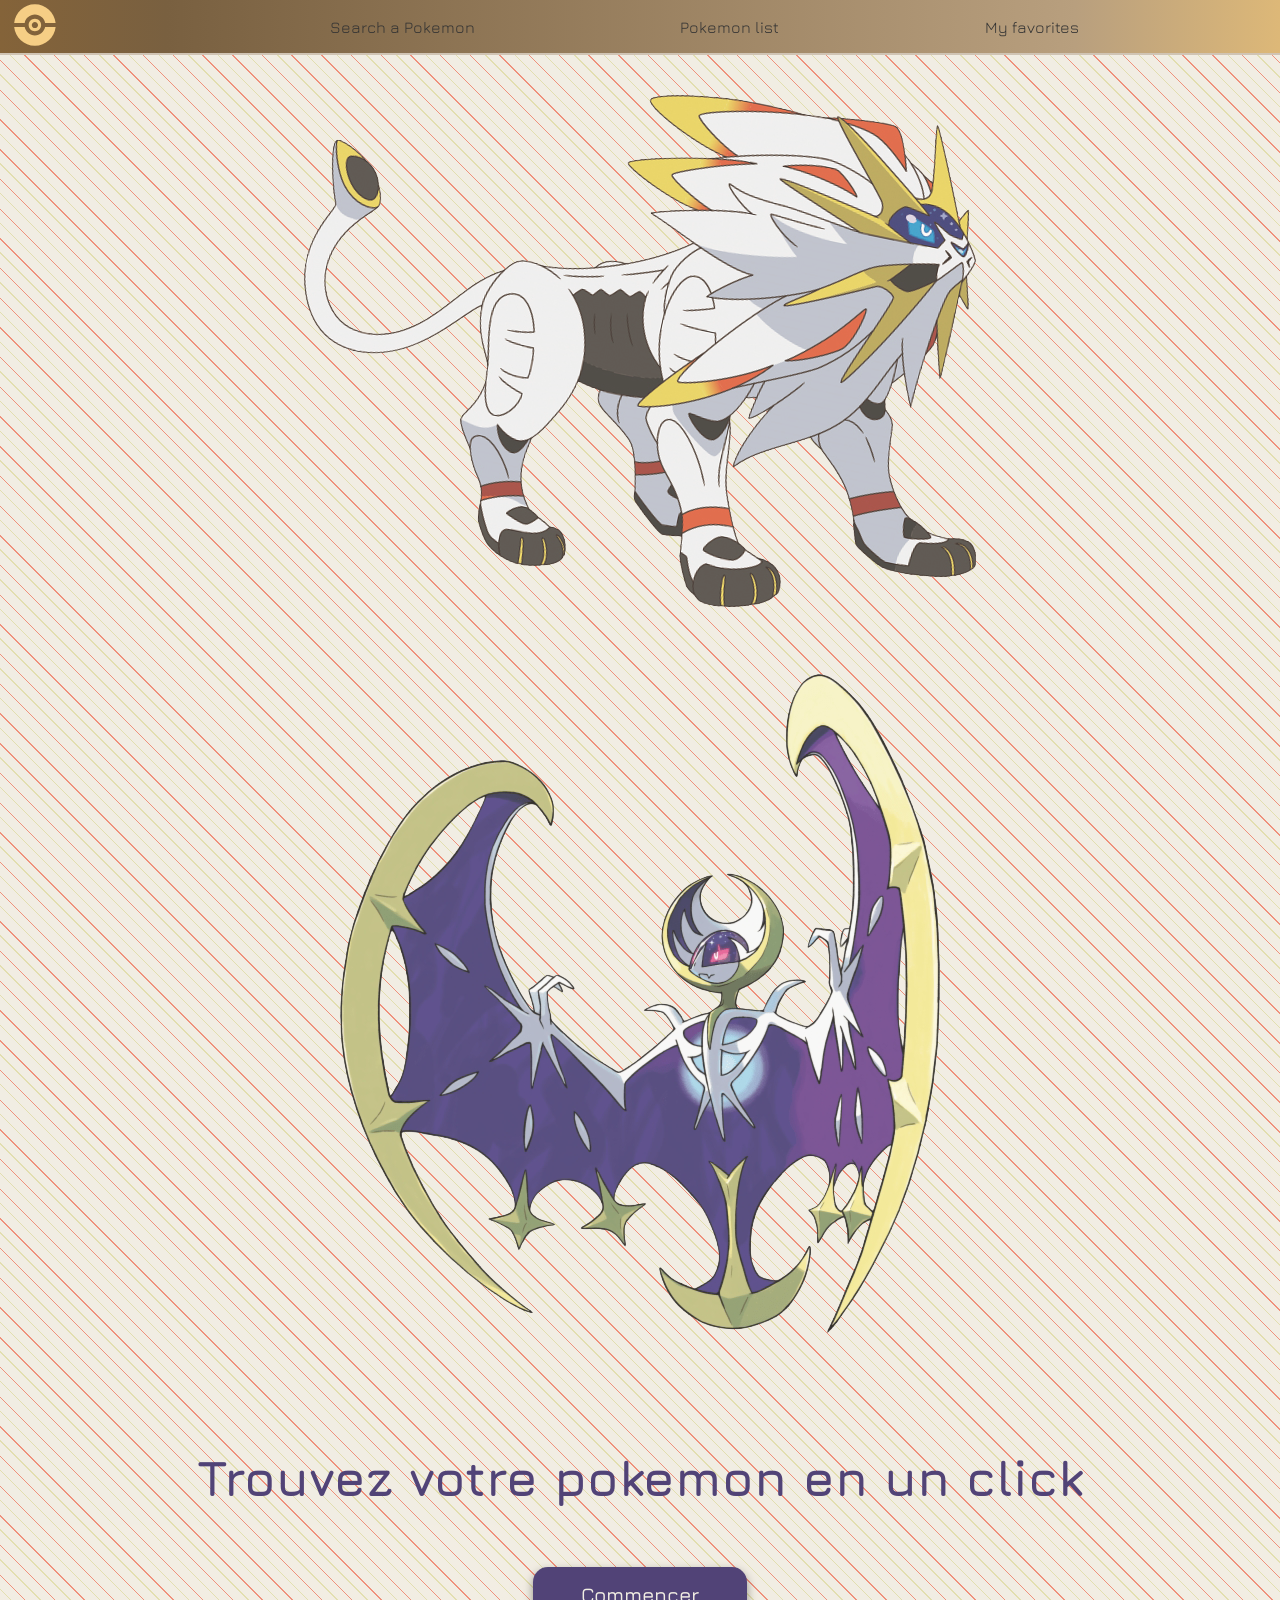
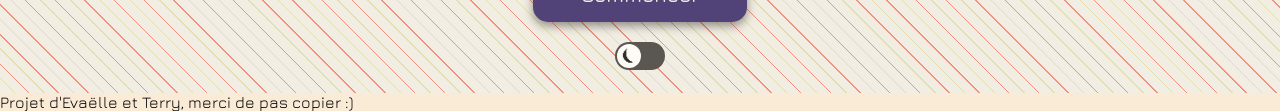
==== index.html @ 72532da3 "pardon je voulais dire appel js" ====
<!DOCTYPE html>
<html lang="en">
<head>
    <meta charset="UTF-8">
    <meta name="viewport" content="width=device-width, initial-scale=1.0">
    <title>let's start!</title>
    <script src="selection.js" defer></script>
    <script src="darkmode.js" defer></script>
    <link href="style.css" rel="stylesheet">
</head>
<body>
    <header>
        <a href=".">
            <svg id="pokedexIcon" viewBox="0 0 24 24" xmlns="http://www.w3.org/2000/svg">
                <g stroke-width="0"></g>
                <g stroke-linecap="round" stroke-linejoin="round"></g>
                <g>
                    <path d="M21.9012 13H16.8506C16.3873 15.2822 14.3696 17 11.9506 17C9.53167 17 7.51391 15.2822 7.05064 13H2C2.50172 18.0533 6.76528 22 11.9506 22C17.136 22 21.3995 18.0533 21.9012 13Z"></path>
                    <path d="M21.9012 11C21.3995 5.94668 17.136 2 11.9506 2C6.76528 2 2.50172 5.94668 2 11H7.05064C7.51391 8.71776 9.53167 7 11.9506 7C14.3696 7 16.3873 8.71776 16.8506 11H21.9012Z"></path>
                    <path clip-rule="evenodd" d="M11.9506 15C13.6075 15 14.9506 13.6569 14.9506 12C14.9506 10.3431 13.6075 9 11.9506 9C10.2938 9 8.95062 10.3431 8.95062 12C8.95062 13.6569 10.2938 15 11.9506 15ZM13.4506 12C13.4506 12.8284 12.7791 13.5 11.9506 13.5C11.1222 13.5 10.4506 12.8284 10.4506 12C10.4506 11.1716 11.1222 10.5 11.9506 10.5C12.7791 10.5 13.4506 11.1716 13.4506 12Z"></path>
                </g>
            </svg>
        </a>
        <nav class="bandeau">
            <a href="pokedex/" > Search a Pokemon </a>
            <a href=""> Pokemon list </a>
            <a href=""> My favorites </a>
        </nav>
    </header>
    <main id="indexMain">
        <div class="pokemons">
                <img class="solgaleo" src="soucres/solgaleo.png">
                <img class="lunala" src="soucres/lunala.png">
        </div>
        <div class="title">
            <h1><b>Trouvez votre pokemon en un click</b></h1>
        </div>
        <a role="button" id="startingButton" href="pokedex/">
            Commencer
        </a>
        <!-- Bouton toggle -->
        <div class="toggle_button">
            <button id="theme-toggle" class="theme-toggle" aria-label="Basculer mode jour/nuit">
                <span class="icon">⏾</span>
            </button>
        </div>
        <div id="sectionPokemons">
        </div>
    </main>
    <footer>
        <a>Projet d'Evaëlle et Terry, merci de pas copier :)</a>
    </footer>
</body>
</html>
---- style.css ----
@import url('https://fonts.googleapis.com/css2?family=Jura:wght@300..700&family=M+PLUS+Code+Latin:wght@100..700&display=swap');

*{
    font-family:'Jura';
}

:root {
    --body-bg: antiquewhite;
    --header-bg: #f3dec3;
    --header-border: #d0c4b4;
    --link-color: #333;
    --main-bg: #f0eee6;
    --main-pattern-1: #f0eee6;
    --main-pattern-2: #dddca6;
    --main-pattern-3: #ed7b66;
    --title-color: #281a60;
    --button-bg: #281a60;
    --button-text: #f0eee6;
}

[data-theme="dark"] {
    --body-bg: #1b1332;
    --header-bg: #2a1f4d;
    --header-border: #4a3a70;
    --link-color: #e8e0f5;
    --main-bg: #1b1332;
    --main-pattern-1: #1b1332;
    --main-pattern-2: #5a4587;
    --main-pattern-3: #a086c4;
    --title-color: #e8e0f5;
    --button-bg: #a086c4;
    --button-text: #1b1332;
}

body {
    margin: 0;
    background-color: var(--body-bg);
    transition: background-color 0.3s ease;
}

.hidden {
    display: none !important;
}

/*page d'acceuil*/
#indexMain {
    display: flex;
    flex-direction: column;
    align-items: center;
    justify-content: center;
    text-align: center;
    min-height: calc(100vh - 70px);
    background-color: var(--main-bg);
    opacity: 0.8;
    background: repeating-linear-gradient(45deg, var(--main-pattern-1) 0px, var(--main-pattern-1) 10px, var(--main-pattern-2) 10px, var(--main-pattern-2) 11px, var(--main-pattern-1) 11px, var(--main-pattern-1) 20px, var(--main-pattern-3) 20px, var(--main-pattern-3) 21px);
}

.title h1 {
    font-size: 50px;
    color: var(--title-color);
    padding: 20px 40px;
    border-radius: 15px;
    box-shadow: 0 4px 10px color #281a60;
    margin-bottom: 40px;
    
}

#startingButton {
    text-decoration: none;
    padding: 16px 48px;
    font-size: 20px;
    font-weight: 600;
    color: var(--button-text);
    background-color: var(--button-bg);
    border: none;
    border-radius: 15px;
    cursor: pointer;
    box-shadow: 0 4px 10px rgba(0, 0, 0, 0.5);
    transition: background-color 0.2s ease, transform 0.15s ease;
}

#startingButton:hover {
    background-color: var(--button-bg);
    transform: translateY(-5px);
}

#startingButton:active {
    transform: translateY(0);
}


/*page pokedex*/
#pokedexMain {
    display: flex;
    flex-direction: column;
    align-items: center;

    min-height: 100vh;

    background-color: #181235;
    background-image: radial-gradient(circle, #564b6a .5px, transparent .5px);
    background-size: 15px 15px;

}

#sectionPokemons {
    display: flex;
    justify-content: center;
    align-items: center;
    flex-wrap: wrap;

    gap: 5px;
}

#sectionStartMessage { /* Message affiché avant la rechercher */
    width: 200px;

    text-align: center;
    padding: 0 20px;
    background: radial-gradient(#4E3D81, #372861);
    color: #fff;
    border: 1px #61517f solid;
    border-radius: 20px;
}

#searchErrorMessage {
    display: flex;
    flex-direction: column;
    justify-content: center;
    align-items: center;

    margin-top: 20px;

    h2 {
        color: #fff;
        font-size: 20px;
        font-weight: 100;
    }

    img {
        height: 150px;
    }
}

.pokemon-card { /* Les carrés dans lesquels sont affichés les pokemons */
    display: flex;
    align-items: center;
    justify-content: center;
    flex-direction: column;

    height: 150px;
    width: 130px;
    margin: 10px;
    padding: 10px;
    border: 1px #fff solid;
    border-radius: 20px;
    background-color: #a17eb840;

    h1 {
        color: #fff;
        font-size: 20px;
        font-weight: 100;
    }
}

/*search bar*/
#barreDeRecherche {
    display: flex;
    justify-content: center;
    align-items: center;

    position: sticky;
    top: 30px;

    gap: 10px;
    margin: 20px;
    width: fit-content;

    background-color: #FFFFFF50;
    backdrop-filter: blur(1px);
    border: 1px #ffffff80 solid;
    border-radius: 100vh;
}

#searchIcon {
    height: 20px;
    margin: 10px;
    fill: #FFFFFF80;
}

#site-search {
    min-width: 200px;
    margin: 5px;

    font-family: "M Plus Code Latin";
    font-size: 15px;
    border: 0;
    color: #fff;
    background-color: transparent;
}

#site-search:focus {
	outline: none;
}

#site-search::placeholder {
    color: #FFFFFF90;
}

/*bandeau*/
header {
    display: flex;
    align-items: center;
    justify-content: space-between;

    position: sticky;

    top: 0;
    z-index: 100;
    background: linear-gradient(0.25turn, #846339 0%, #796040 13%, #B89F7E 84%, #DDB878 100%);
    border-bottom: 2px solid var(--header-border);
    height: auto;
}

#pokedexIcon {
    height: 50px;
    fill: #F6CE85;
    margin-left: 10px;
}

.bandeau {
    display: flex;

    min-width: 90%;
    align-items: center;
    justify-content: space-evenly;
}


.bandeau a {
    text-decoration: none;
    color: var(--link-color);
    font-weight: 400;
    font-size: 16px;
    padding:8px 4px;
}

.nav-title {
    font-family: "Jura";
    font-size: 20px;
    font-weight: 100;
    color: #fff;
}

/*Test variable*/

.toggle_button{
    margin: 20px;
}


.theme-toggle {
    width: 50px;
    height: 28px;
    border-radius: 1000px;
    border: none;
    background: #333;
    cursor: pointer;
    position: relative;
    padding: 0;
    transition: background 0.3s ease;
}

[data-theme="dark"] .theme-toggle {
    background:#d7d2ca;
}

.theme-toggle .icon {
    position: absolute;
    top: 2px;
    left: 2px;
    width: 24px;
    height: 24px;
    border-radius: 50%;
    background: #fff;
    display: flex;
    align-items: center;
    justify-content: center;
    font-size: 14px;
    transition: transform 0.3s ease;
}

[data-theme="dark"] .theme-toggle .icon {
    transform: translateX(22px);
}
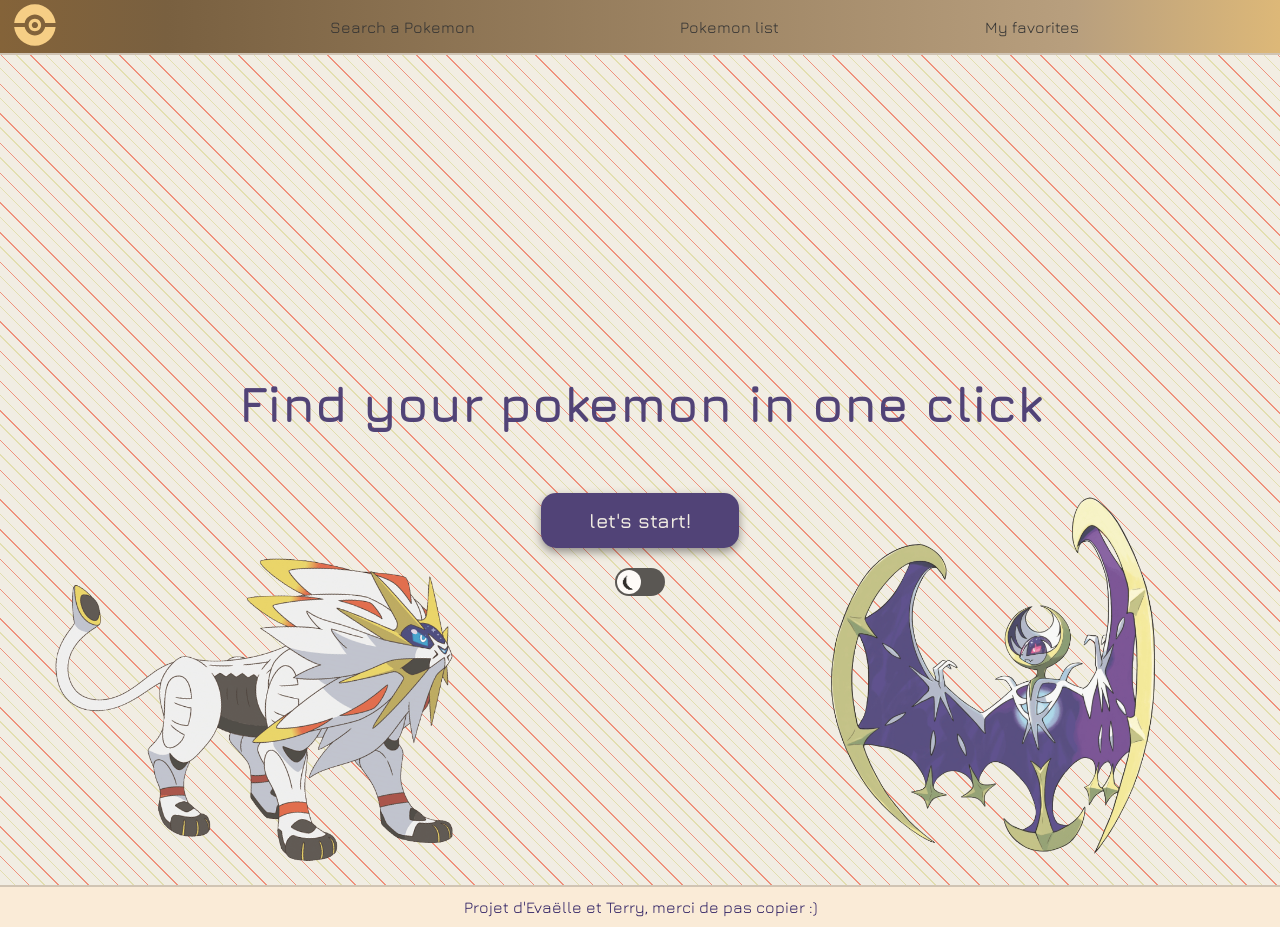
==== commit 7c610811: "modal beta" ====
--- a/index.html
+++ b/index.html
@@ -33,10 +33,10 @@
                 <img class="lunala" src="soucres/lunala.png">
         </div>
         <div class="title">
-            <h1><b>Trouvez votre pokemon en un click</b></h1>
+            <h1><b>Find your pokemon in one click</b></h1>
         </div>
         <a role="button" id="startingButton" href="pokedex/">
-            Commencer
+            let's start!
         </a>
         <!-- Bouton toggle -->
         <div class="toggle_button">
--- a/style.css
+++ b/style.css
@@ -38,11 +38,65 @@
     transition: background-color 0.3s ease;
 }
 
-.hidden {
-    display: none !important;
-}
+/*animations pokemons home page*/
+
+@keyframes entreesolgaleo {
+    from {
+        transform: translateX(-100%);
+        opacity: 0;
+    }
+    to {
+        transform: translateX(0);
+        opacity: 1;
+    }
+}
+
+@keyframes entreelunala {
+    from {
+        transform: translateX(100%);
+        opacity: 0;
+    }
+    to {
+        transform: translateX(0);
+        opacity: 1;
+    }
+}
+
+.pokemons{
+    display: flex;
+    flex-direction: column;
+    overflow: hidden;
+    width: 100%;
+}
+
+.solgaleo{
+    position: absolute;
+    left: 0;
+    bottom: 0;
+    width: auto;
+    height: 350Px;
+    animation: entreesolgaleo 2s ease-in-out forwards;
+    user-select: none;
+}
+
+.lunala{
+    position: absolute;
+    right: 60px;
+    bottom: 0;
+    width: auto;
+    height: 400px;
+    animation: entreelunala 2s ease-in-out forwards;
+    user-select: none;
+}
+
+.solgaleo img,
+.lunala img{
+    height: auto;
+}
+
 
 /*page d'acceuil*/
+
 #indexMain {
     display: flex;
     flex-direction: column;
@@ -53,6 +107,8 @@
     background-color: var(--main-bg);
     opacity: 0.8;
     background: repeating-linear-gradient(45deg, var(--main-pattern-1) 0px, var(--main-pattern-1) 10px, var(--main-pattern-2) 10px, var(--main-pattern-2) 11px, var(--main-pattern-1) 11px, var(--main-pattern-1) 20px, var(--main-pattern-3) 20px, var(--main-pattern-3) 21px);
+    position: relative;
+    overflow: hidden;
 }
 
 .title h1 {
@@ -89,6 +145,7 @@
 }
 
 
+
 /*page pokedex*/
 #pokedexMain {
     display: flex;
@@ -110,36 +167,6 @@
     flex-wrap: wrap;
 
     gap: 5px;
-}
-
-#sectionStartMessage { /* Message affiché avant la rechercher */
-    width: 200px;
-
-    text-align: center;
-    padding: 0 20px;
-    background: radial-gradient(#4E3D81, #372861);
-    color: #fff;
-    border: 1px #61517f solid;
-    border-radius: 20px;
-}
-
-#searchErrorMessage {
-    display: flex;
-    flex-direction: column;
-    justify-content: center;
-    align-items: center;
-
-    margin-top: 20px;
-
-    h2 {
-        color: #fff;
-        font-size: 20px;
-        font-weight: 100;
-    }
-
-    img {
-        height: 150px;
-    }
 }
 
 .pokemon-card { /* Les carrés dans lesquels sont affichés les pokemons */
@@ -163,6 +190,14 @@
     }
 }
 
+.pokemon-card :hover{
+    cursor: pointer;
+}
+
+.dialogue{
+    cursor: pointer;
+}
+
 /*search bar*/
 #barreDeRecherche {
     display: flex;
@@ -197,10 +232,6 @@
     border: 0;
     color: #fff;
     background-color: transparent;
-}
-
-#site-search:focus {
-	outline: none;
 }
 
 #site-search::placeholder {
@@ -292,4 +323,15 @@
 
 [data-theme="dark"] .theme-toggle .icon {
     transform: translateX(22px);
+}
+
+/*footer*/
+
+footer {
+    height: 40px;
+    color: var(--title-color);
+    display: flex;
+    align-items: center;
+    justify-content: center;
+    border-top: 2px solid var(--header-border);
 }
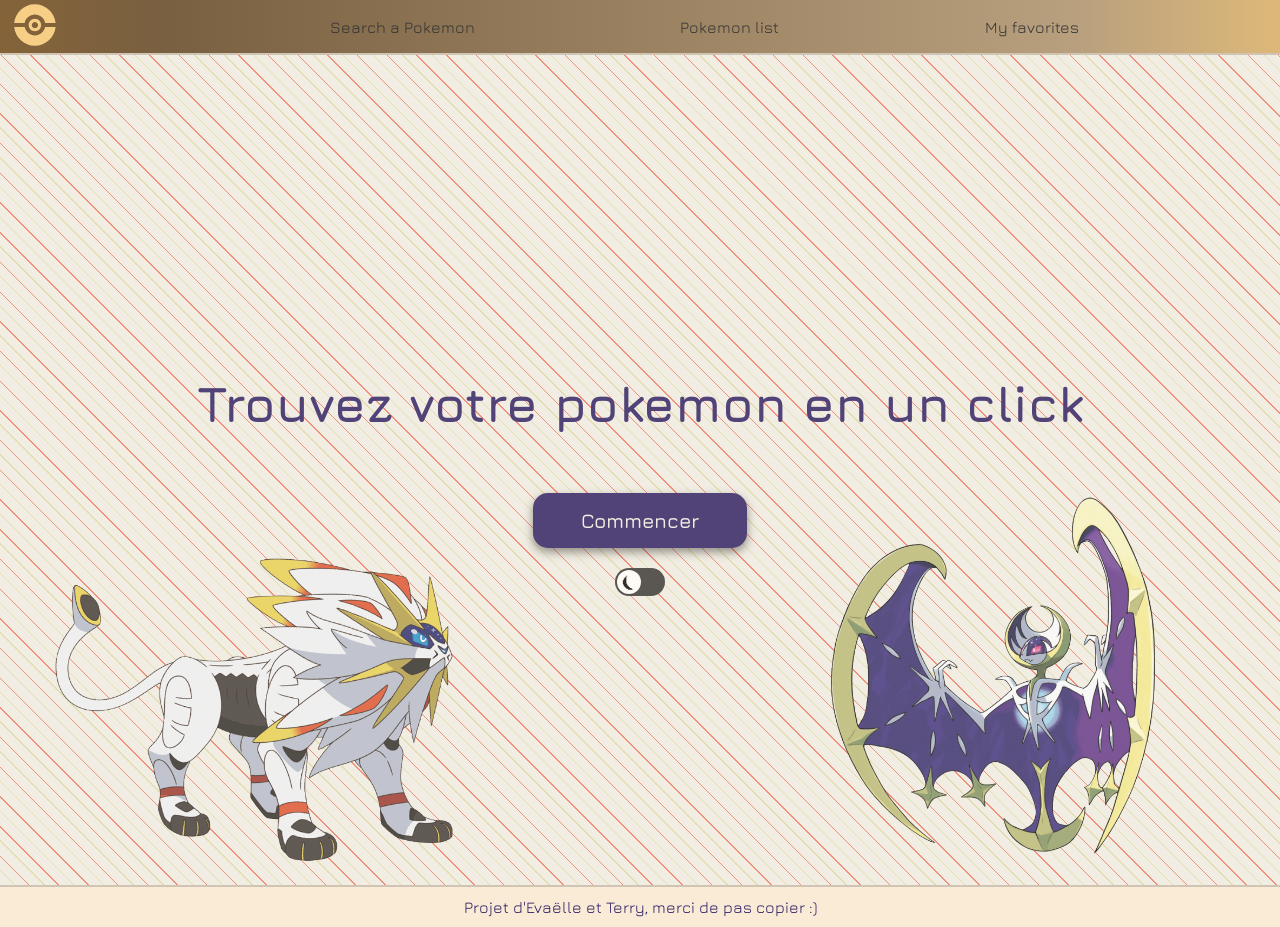
==== commit be722900: "fix: conflict" ====
--- a/index.html
+++ b/index.html
@@ -33,10 +33,10 @@
                 <img class="lunala" src="soucres/lunala.png">
         </div>
         <div class="title">
-            <h1><b>Find your pokemon in one click</b></h1>
+            <h1><b>Trouvez votre pokemon en un click</b></h1>
         </div>
         <a role="button" id="startingButton" href="pokedex/">
-            let's start!
+            Commencer
         </a>
         <!-- Bouton toggle -->
         <div class="toggle_button">
@@ -45,7 +45,6 @@
             </button>
         </div>
         <div id="sectionPokemons">
-        </div>
     </main>
     <footer>
         <a>Projet d'Evaëlle et Terry, merci de pas copier :)</a>
--- a/style.css
+++ b/style.css
@@ -38,6 +38,15 @@
     transition: background-color 0.3s ease;
 }
 
+.hidden {
+    display: none !important;
+}
+
+.closed {
+    opacity: 0%;
+    pointer-events: none;
+}
+
 /*animations pokemons home page*/
 
 @keyframes entreesolgaleo {
@@ -93,7 +102,6 @@
 .lunala img{
     height: auto;
 }
-
 
 /*page d'acceuil*/
 
@@ -169,6 +177,36 @@
     gap: 5px;
 }
 
+#sectionStartMessage { /* Message affiché avant la rechercher */
+    width: 200px;
+
+    text-align: center;
+    padding: 0 20px;
+    background: radial-gradient(#4E3D81, #372861);
+    color: #fff;
+    border: 1px #61517f solid;
+    border-radius: 20px;
+}
+
+#searchErrorMessage {
+    display: flex;
+    flex-direction: column;
+    justify-content: center;
+    align-items: center;
+
+    margin-top: 20px;
+
+    h2 {
+        color: #fff;
+        font-size: 20px;
+        font-weight: 100;
+    }
+
+    img {
+        height: 150px;
+    }
+}
+
 .pokemon-card { /* Les carrés dans lesquels sont affichés les pokemons */
     display: flex;
     align-items: center;
@@ -190,14 +228,6 @@
     }
 }
 
-.pokemon-card :hover{
-    cursor: pointer;
-}
-
-.dialogue{
-    cursor: pointer;
-}
-
 /*search bar*/
 #barreDeRecherche {
     display: flex;
@@ -208,7 +238,7 @@
     top: 30px;
 
     gap: 10px;
-    margin: 20px;
+    margin-top: 20px;
     width: fit-content;
 
     background-color: #FFFFFF50;
@@ -225,7 +255,6 @@
 
 #site-search {
     min-width: 200px;
-    margin: 5px;
 
     font-family: "M Plus Code Latin";
     font-size: 15px;
@@ -234,8 +263,60 @@
     background-color: transparent;
 }
 
+#site-search:focus {
+	outline: none;
+}
+
 #site-search::placeholder {
     color: #FFFFFF90;
+}
+
+#dropDownFilter {
+    margin-top: 8px;
+    margin-bottom: 20px;
+    filter: drop-shadow(2px 2px 4px #00000080);
+
+    transition: transform .1s ease-out, filter .1s ease-out;
+
+    img {
+        height: 20px;
+    }
+
+    &:hover {
+        cursor: pointer;
+        transform: translateY(-3px);
+        filter: drop-shadow(4px 4px 8px #00000030);
+    }
+}
+
+#filterModal {
+    position: absolute;
+    top: 145px;
+
+    display: flex;
+    flex-wrap: wrap;
+    justify-content: center;
+
+    padding: 10px 0;
+    width: 400px;
+    gap: 5px;
+
+    background-color: #b08ce250;
+    backdrop-filter: blur(3px);
+    border: 1px #b798d5 solid;
+    border-radius: 10px;
+
+    transition: opacity .3s ease-out;
+}
+
+.filterSelection {
+    height: 20px;
+    transition: transform .1s;
+    
+    &:hover {
+        cursor: pointer;
+        transform: translateY(-3px) rotate(5deg);
+    }
 }
 
 /*bandeau*/
@@ -288,7 +369,6 @@
 .toggle_button{
     margin: 20px;
 }
-
 
 .theme-toggle {
     width: 50px;
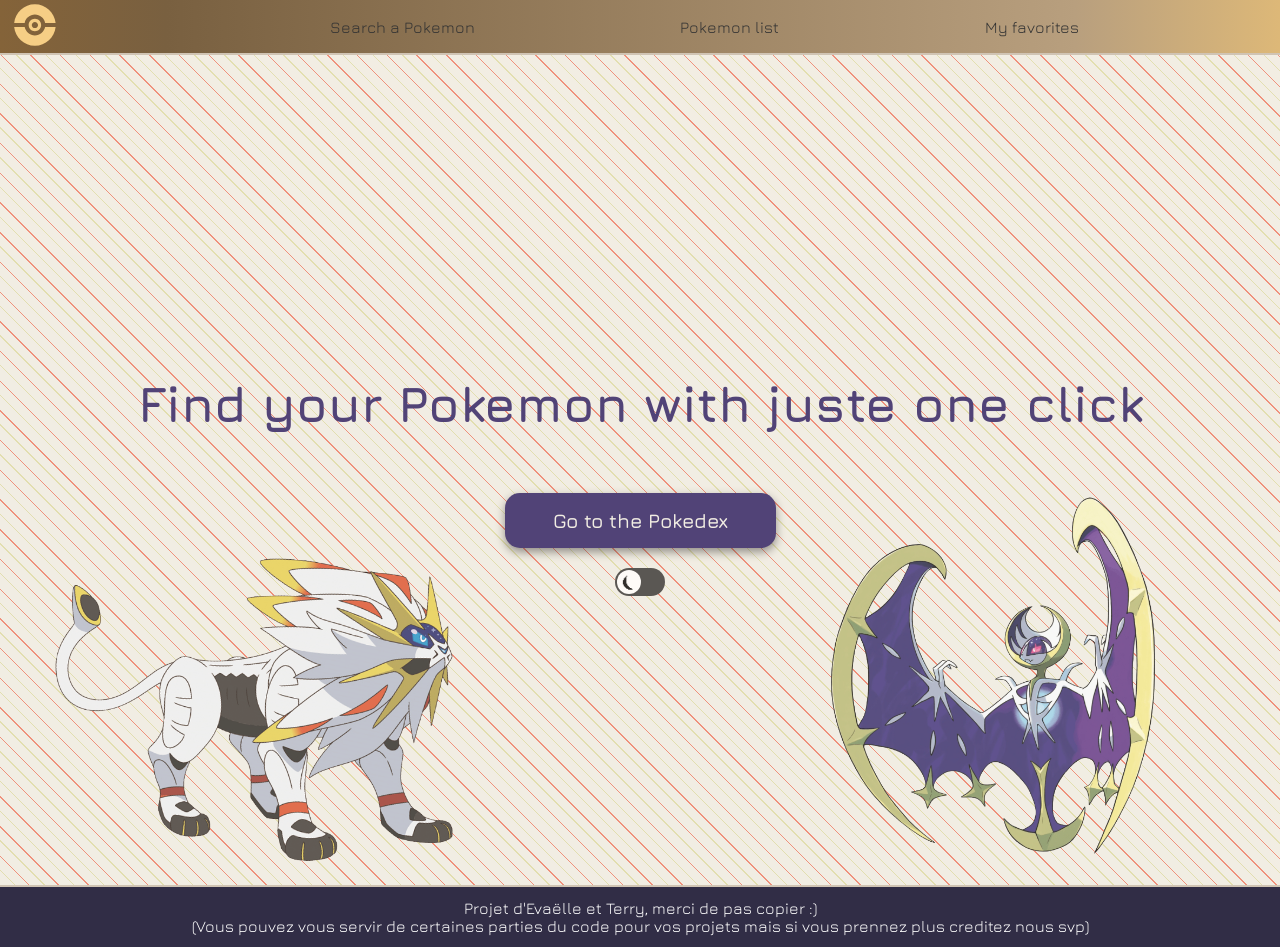
==== commit c45e721f: "détails" ====
--- a/index.html
+++ b/index.html
@@ -3,7 +3,8 @@
 <head>
     <meta charset="UTF-8">
     <meta name="viewport" content="width=device-width, initial-scale=1.0">
-    <title>let's start!</title>
+    <link rel="icon" type="image/x-icon" href="soucres/favicon.svg">
+    <title>Acceuil</title>
     <script src="selection.js" defer></script>
     <script src="darkmode.js" defer></script>
     <link href="style.css" rel="stylesheet">
@@ -33,10 +34,10 @@
                 <img class="lunala" src="soucres/lunala.png">
         </div>
         <div class="title">
-            <h1><b>Trouvez votre pokemon en un click</b></h1>
+            <h1><b>Find your Pokemon with juste one click</b></h1>
         </div>
         <a role="button" id="startingButton" href="pokedex/">
-            Commencer
+            Go to the Pokedex
         </a>
         <!-- Bouton toggle -->
         <div class="toggle_button">
@@ -47,7 +48,8 @@
         <div id="sectionPokemons">
     </main>
     <footer>
-        <a>Projet d'Evaëlle et Terry, merci de pas copier :)</a>
+        <p>Projet d'Evaëlle et Terry, merci de pas copier :)
+        <br>(Vous pouvez vous servir de certaines parties du code pour vos projets mais si vous prennez plus creditez nous svp)</p>
     </footer>
 </body>
 </html>
--- a/style.css
+++ b/style.css
@@ -408,10 +408,15 @@
 /*footer*/
 
 footer {
-    height: 40px;
-    color: var(--title-color);
-    display: flex;
-    align-items: center;
-    justify-content: center;
+    display: flex;
+    flex-direction: column;
+    align-items: center;
+    justify-content: center;
+    height: 60px;
+
+    text-align: center;
+
+    background-color: #312d46;
+    color: #fff;
     border-top: 2px solid var(--header-border);
 }
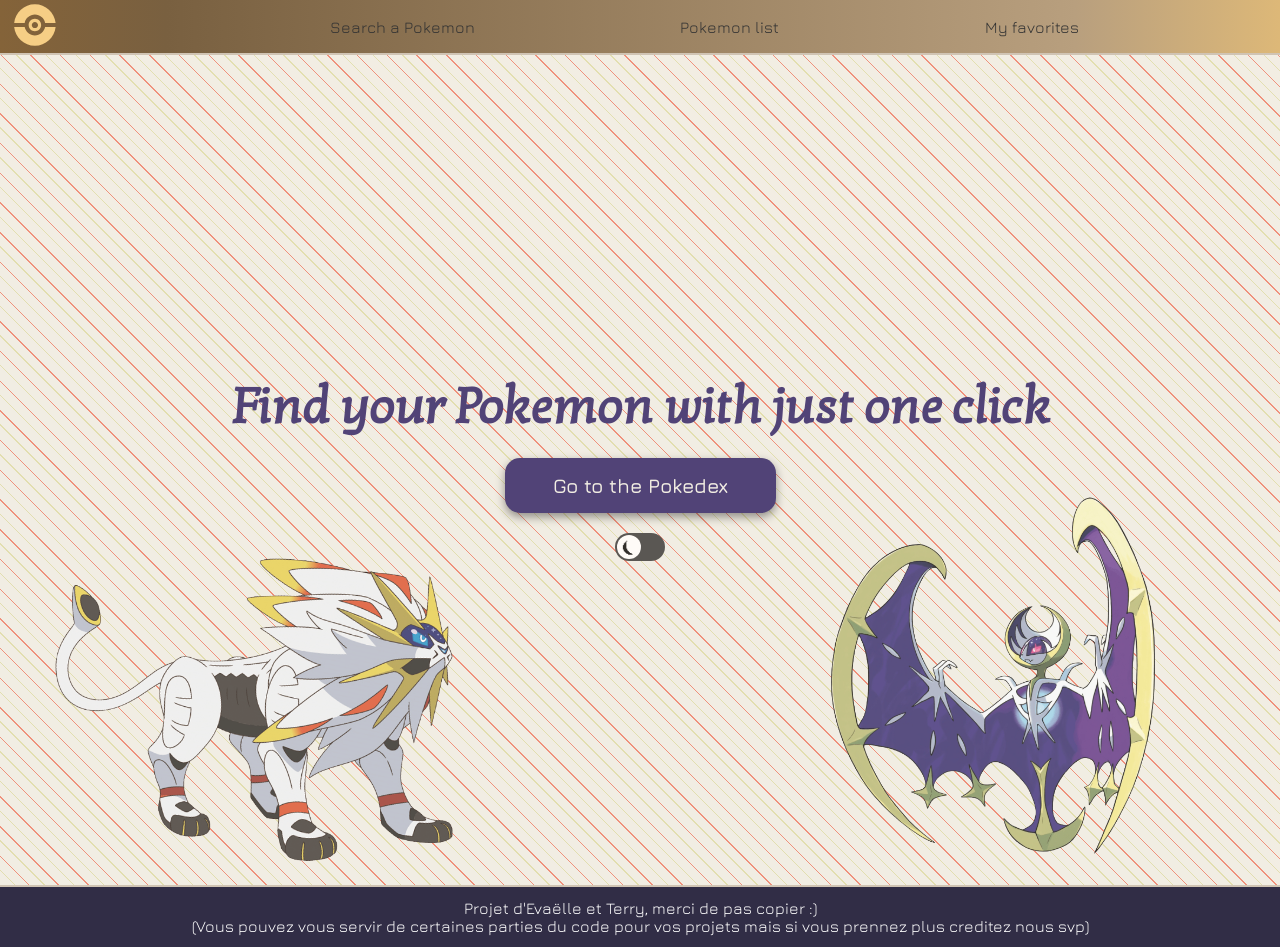
==== commit a229430c: "change title font" ====
--- a/index.html
+++ b/index.html
@@ -34,7 +34,7 @@
                 <img class="lunala" src="soucres/lunala.png">
         </div>
         <div class="title">
-            <h1><b>Find your Pokemon with juste one click</b></h1>
+            <h1><b>Find your Pokemon with just one click</b></h1>
         </div>
         <a role="button" id="startingButton" href="pokedex/">
             Go to the Pokedex
--- a/style.css
+++ b/style.css
@@ -1,4 +1,4 @@
-@import url('https://fonts.googleapis.com/css2?family=Jura:wght@300..700&family=M+PLUS+Code+Latin:wght@100..700&display=swap');
+@import url('https://fonts.googleapis.com/css2?family=Jura:wght@300..700&family=Kotta+One&family=M+PLUS+Code+Latin:wght@100..700&display=swap');
 
 *{
     font-family:'Jura';
@@ -119,7 +119,8 @@
     overflow: hidden;
 }
 
-.title h1 {
+.title h1 b{
+    font-family: "Kotta One";
     font-size: 50px;
     color: var(--title-color);
     padding: 20px 40px;
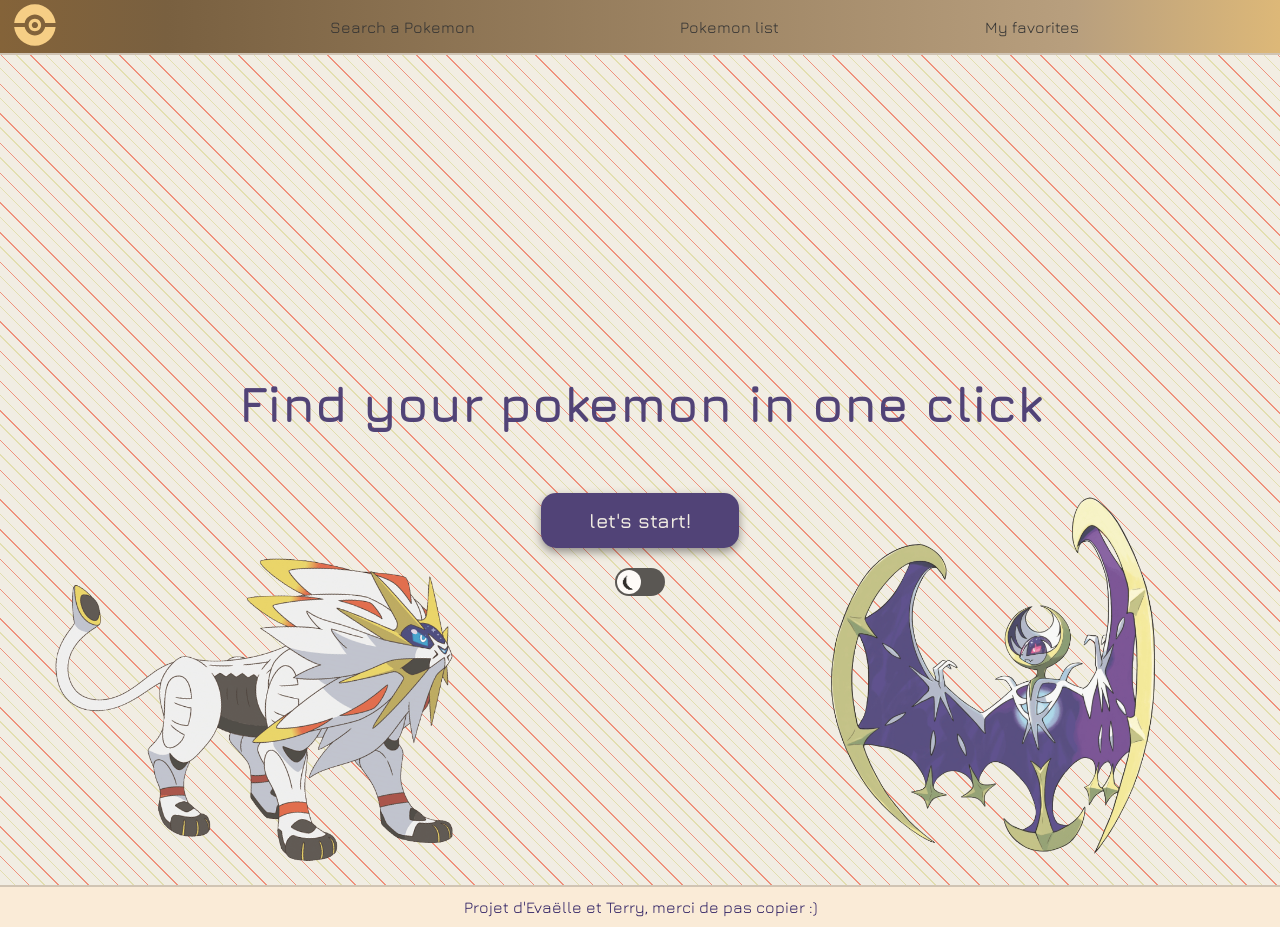
==== commit 51fbeeb4: "change: modal to div" ====
--- a/index.html
+++ b/index.html
@@ -3,8 +3,7 @@
 <head>
     <meta charset="UTF-8">
     <meta name="viewport" content="width=device-width, initial-scale=1.0">
-    <link rel="icon" type="image/x-icon" href="soucres/favicon.svg">
-    <title>Acceuil</title>
+    <title>let's start!</title>
     <script src="selection.js" defer></script>
     <script src="darkmode.js" defer></script>
     <link href="style.css" rel="stylesheet">
@@ -30,14 +29,14 @@
     </header>
     <main id="indexMain">
         <div class="pokemons">
-                <img class="solgaleo" src="soucres/solgaleo.png">
-                <img class="lunala" src="soucres/lunala.png">
+            <img class="solgaleo" src="soucres/solgaleo.png">
+            <img class="lunala" src="soucres/lunala.png">
         </div>
         <div class="title">
-            <h1><b>Find your Pokemon with just one click</b></h1>
+            <h1><b>Find your pokemon in one click</b></h1>
         </div>
         <a role="button" id="startingButton" href="pokedex/">
-            Go to the Pokedex
+            let's start!
         </a>
         <!-- Bouton toggle -->
         <div class="toggle_button">
@@ -46,10 +45,10 @@
             </button>
         </div>
         <div id="sectionPokemons">
+        </div>
     </main>
     <footer>
-        <p>Projet d'Evaëlle et Terry, merci de pas copier :)
-        <br>(Vous pouvez vous servir de certaines parties du code pour vos projets mais si vous prennez plus creditez nous svp)</p>
+        <a>Projet d'Evaëlle et Terry, merci de pas copier :)</a>
     </footer>
 </body>
 </html>
--- a/style.css
+++ b/style.css
@@ -1,4 +1,4 @@
-@import url('https://fonts.googleapis.com/css2?family=Jura:wght@300..700&family=Kotta+One&family=M+PLUS+Code+Latin:wght@100..700&display=swap');
+@import url('https://fonts.googleapis.com/css2?family=Jura:wght@300..700&family=M+PLUS+Code+Latin:wght@100..700&display=swap');
 
 *{
     font-family:'Jura';
@@ -42,11 +42,6 @@
     display: none !important;
 }
 
-.closed {
-    opacity: 0%;
-    pointer-events: none;
-}
-
 /*animations pokemons home page*/
 
 @keyframes entreesolgaleo {
@@ -103,6 +98,7 @@
     height: auto;
 }
 
+
 /*page d'acceuil*/
 
 #indexMain {
@@ -119,8 +115,7 @@
     overflow: hidden;
 }
 
-.title h1 b{
-    font-family: "Kotta One";
+.title h1 {
     font-size: 50px;
     color: var(--title-color);
     padding: 20px 40px;
@@ -178,36 +173,6 @@
     gap: 5px;
 }
 
-#sectionStartMessage { /* Message affiché avant la rechercher */
-    width: 200px;
-
-    text-align: center;
-    padding: 0 20px;
-    background: radial-gradient(#4E3D81, #372861);
-    color: #fff;
-    border: 1px #61517f solid;
-    border-radius: 20px;
-}
-
-#searchErrorMessage {
-    display: flex;
-    flex-direction: column;
-    justify-content: center;
-    align-items: center;
-
-    margin-top: 20px;
-
-    h2 {
-        color: #fff;
-        font-size: 20px;
-        font-weight: 100;
-    }
-
-    img {
-        height: 150px;
-    }
-}
-
 .pokemon-card { /* Les carrés dans lesquels sont affichés les pokemons */
     display: flex;
     align-items: center;
@@ -218,6 +183,7 @@
     width: 130px;
     margin: 10px;
     padding: 10px;
+
     border: 1px #fff solid;
     border-radius: 20px;
     background-color: #a17eb840;
@@ -229,6 +195,52 @@
     }
 }
 
+.pokemon-card:hover{
+    cursor: pointer;
+}
+
+#pokeModal {
+    display: flex;
+    justify-content: center;
+    align-items: center;
+    flex-wrap: wrap;
+
+    z-index: 100;
+    width: auto;
+    padding: 10px;
+
+    position: fixed;
+    bottom: 10px;
+    right: 20px;
+
+    color: #fff;
+    background-color: #382848a0;
+    backdrop-filter: blur(4px);
+    border: 1px #fff solid;
+    border-radius: 15px;
+}
+
+#pokeId {
+    display: flex;
+    flex-direction: column;
+    justify-content: center;
+    align-items: center;
+}
+
+#pokeId img {
+    height: 150px;
+}
+
+#pokeInfos {
+    display: flex;
+    flex-direction: column;
+    justify-content: center;
+}
+
+#fermer:hover{
+    cursor: pointer;
+}
+
 /*search bar*/
 #barreDeRecherche {
     display: flex;
@@ -239,7 +251,7 @@
     top: 30px;
 
     gap: 10px;
-    margin-top: 20px;
+    margin: 20px;
     width: fit-content;
 
     background-color: #FFFFFF50;
@@ -256,6 +268,7 @@
 
 #site-search {
     min-width: 200px;
+    margin: 5px;
 
     font-family: "M Plus Code Latin";
     font-size: 15px;
@@ -264,60 +277,8 @@
     background-color: transparent;
 }
 
-#site-search:focus {
-	outline: none;
-}
-
 #site-search::placeholder {
     color: #FFFFFF90;
-}
-
-#dropDownFilter {
-    margin-top: 8px;
-    margin-bottom: 20px;
-    filter: drop-shadow(2px 2px 4px #00000080);
-
-    transition: transform .1s ease-out, filter .1s ease-out;
-
-    img {
-        height: 20px;
-    }
-
-    &:hover {
-        cursor: pointer;
-        transform: translateY(-3px);
-        filter: drop-shadow(4px 4px 8px #00000030);
-    }
-}
-
-#filterModal {
-    position: absolute;
-    top: 145px;
-
-    display: flex;
-    flex-wrap: wrap;
-    justify-content: center;
-
-    padding: 10px 0;
-    width: 400px;
-    gap: 5px;
-
-    background-color: #b08ce250;
-    backdrop-filter: blur(3px);
-    border: 1px #b798d5 solid;
-    border-radius: 10px;
-
-    transition: opacity .3s ease-out;
-}
-
-.filterSelection {
-    height: 20px;
-    transition: transform .1s;
-    
-    &:hover {
-        cursor: pointer;
-        transform: translateY(-3px) rotate(5deg);
-    }
 }
 
 /*bandeau*/
@@ -370,6 +331,7 @@
 .toggle_button{
     margin: 20px;
 }
+
 
 .theme-toggle {
     width: 50px;
@@ -409,15 +371,10 @@
 /*footer*/
 
 footer {
-    display: flex;
-    flex-direction: column;
-    align-items: center;
-    justify-content: center;
-    height: 60px;
-
-    text-align: center;
-
-    background-color: #312d46;
-    color: #fff;
+    height: 40px;
+    color: var(--title-color);
+    display: flex;
+    align-items: center;
+    justify-content: center;
     border-top: 2px solid var(--header-border);
 }
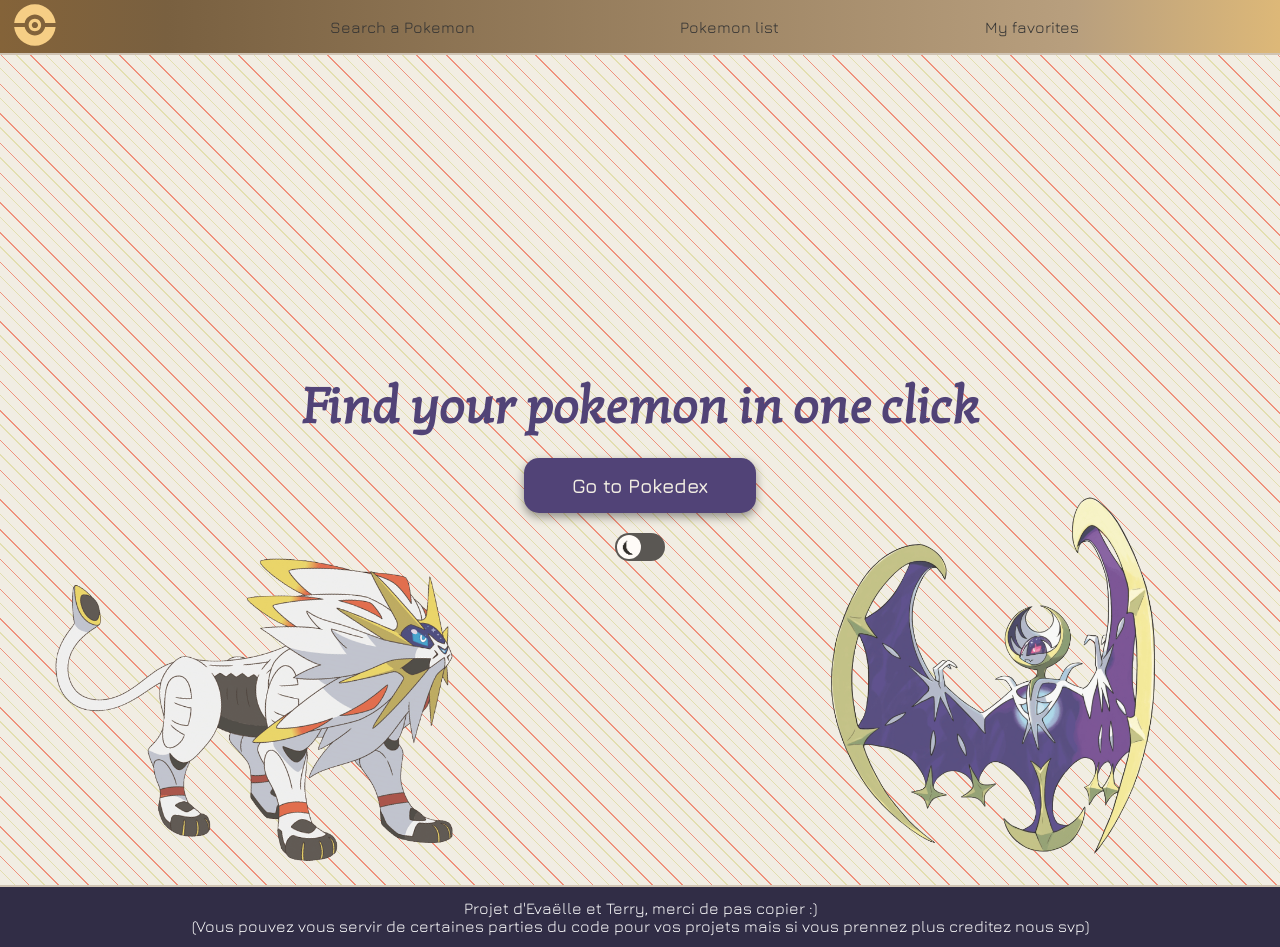
==== commit 6fdddc64: "fix: conflict merging modal" ====
--- a/index.html
+++ b/index.html
@@ -3,7 +3,8 @@
 <head>
     <meta charset="UTF-8">
     <meta name="viewport" content="width=device-width, initial-scale=1.0">
-    <title>let's start!</title>
+    <link rel="icon" type="image/x-icon" href="soucres/favicon.svg">
+    <title>Acceuil</title>
     <script src="selection.js" defer></script>
     <script src="darkmode.js" defer></script>
     <link href="style.css" rel="stylesheet">
@@ -36,7 +37,7 @@
             <h1><b>Find your pokemon in one click</b></h1>
         </div>
         <a role="button" id="startingButton" href="pokedex/">
-            let's start!
+            Go to Pokedex
         </a>
         <!-- Bouton toggle -->
         <div class="toggle_button">
@@ -45,10 +46,10 @@
             </button>
         </div>
         <div id="sectionPokemons">
-        </div>
     </main>
     <footer>
-        <a>Projet d'Evaëlle et Terry, merci de pas copier :)</a>
+        <p>Projet d'Evaëlle et Terry, merci de pas copier :)
+        <br>(Vous pouvez vous servir de certaines parties du code pour vos projets mais si vous prennez plus creditez nous svp)</p>
     </footer>
 </body>
 </html>
--- a/style.css
+++ b/style.css
@@ -1,4 +1,4 @@
-@import url('https://fonts.googleapis.com/css2?family=Jura:wght@300..700&family=M+PLUS+Code+Latin:wght@100..700&display=swap');
+@import url('https://fonts.googleapis.com/css2?family=Jura:wght@300..700&family=Kotta+One&family=M+PLUS+Code+Latin:wght@100..700&display=swap');
 
 *{
     font-family:'Jura';
@@ -42,6 +42,11 @@
     display: none !important;
 }
 
+.closed {
+    opacity: 0%;
+    pointer-events: none;
+}
+
 /*animations pokemons home page*/
 
 @keyframes entreesolgaleo {
@@ -98,7 +103,6 @@
     height: auto;
 }
 
-
 /*page d'acceuil*/
 
 #indexMain {
@@ -115,7 +119,8 @@
     overflow: hidden;
 }
 
-.title h1 {
+.title h1 b{
+    font-family: "Kotta One";
     font-size: 50px;
     color: var(--title-color);
     padding: 20px 40px;
@@ -173,6 +178,36 @@
     gap: 5px;
 }
 
+#sectionStartMessage { /* Message affiché avant la rechercher */
+    width: 200px;
+
+    text-align: center;
+    padding: 0 20px;
+    background: radial-gradient(#4E3D81, #372861);
+    color: #fff;
+    border: 1px #61517f solid;
+    border-radius: 20px;
+}
+
+#searchErrorMessage {
+    display: flex;
+    flex-direction: column;
+    justify-content: center;
+    align-items: center;
+
+    margin-top: 20px;
+
+    h2 {
+        color: #fff;
+        font-size: 20px;
+        font-weight: 100;
+    }
+
+    img {
+        height: 150px;
+    }
+}
+
 .pokemon-card { /* Les carrés dans lesquels sont affichés les pokemons */
     display: flex;
     align-items: center;
@@ -251,7 +286,7 @@
     top: 30px;
 
     gap: 10px;
-    margin: 20px;
+    margin-top: 20px;
     width: fit-content;
 
     background-color: #FFFFFF50;
@@ -268,7 +303,6 @@
 
 #site-search {
     min-width: 200px;
-    margin: 5px;
 
     font-family: "M Plus Code Latin";
     font-size: 15px;
@@ -277,8 +311,60 @@
     background-color: transparent;
 }
 
+#site-search:focus {
+	outline: none;
+}
+
 #site-search::placeholder {
     color: #FFFFFF90;
+}
+
+#dropDownFilter {
+    margin-top: 8px;
+    margin-bottom: 20px;
+    filter: drop-shadow(2px 2px 4px #00000080);
+
+    transition: transform .1s ease-out, filter .1s ease-out;
+
+    img {
+        height: 20px;
+    }
+
+    &:hover {
+        cursor: pointer;
+        transform: translateY(-3px);
+        filter: drop-shadow(4px 4px 8px #00000030);
+    }
+}
+
+#filterModal {
+    position: absolute;
+    top: 145px;
+
+    display: flex;
+    flex-wrap: wrap;
+    justify-content: center;
+
+    padding: 10px 0;
+    width: 400px;
+    gap: 5px;
+
+    background-color: #b08ce250;
+    backdrop-filter: blur(3px);
+    border: 1px #b798d5 solid;
+    border-radius: 10px;
+
+    transition: opacity .3s ease-out;
+}
+
+.filterSelection {
+    height: 20px;
+    transition: transform .1s;
+    
+    &:hover {
+        cursor: pointer;
+        transform: translateY(-3px) rotate(5deg);
+    }
 }
 
 /*bandeau*/
@@ -331,7 +417,6 @@
 .toggle_button{
     margin: 20px;
 }
-
 
 .theme-toggle {
     width: 50px;
@@ -371,10 +456,15 @@
 /*footer*/
 
 footer {
-    height: 40px;
-    color: var(--title-color);
-    display: flex;
-    align-items: center;
-    justify-content: center;
+    display: flex;
+    flex-direction: column;
+    align-items: center;
+    justify-content: center;
+    height: 60px;
+
+    text-align: center;
+
+    background-color: #312d46;
+    color: #fff;
     border-top: 2px solid var(--header-border);
 }
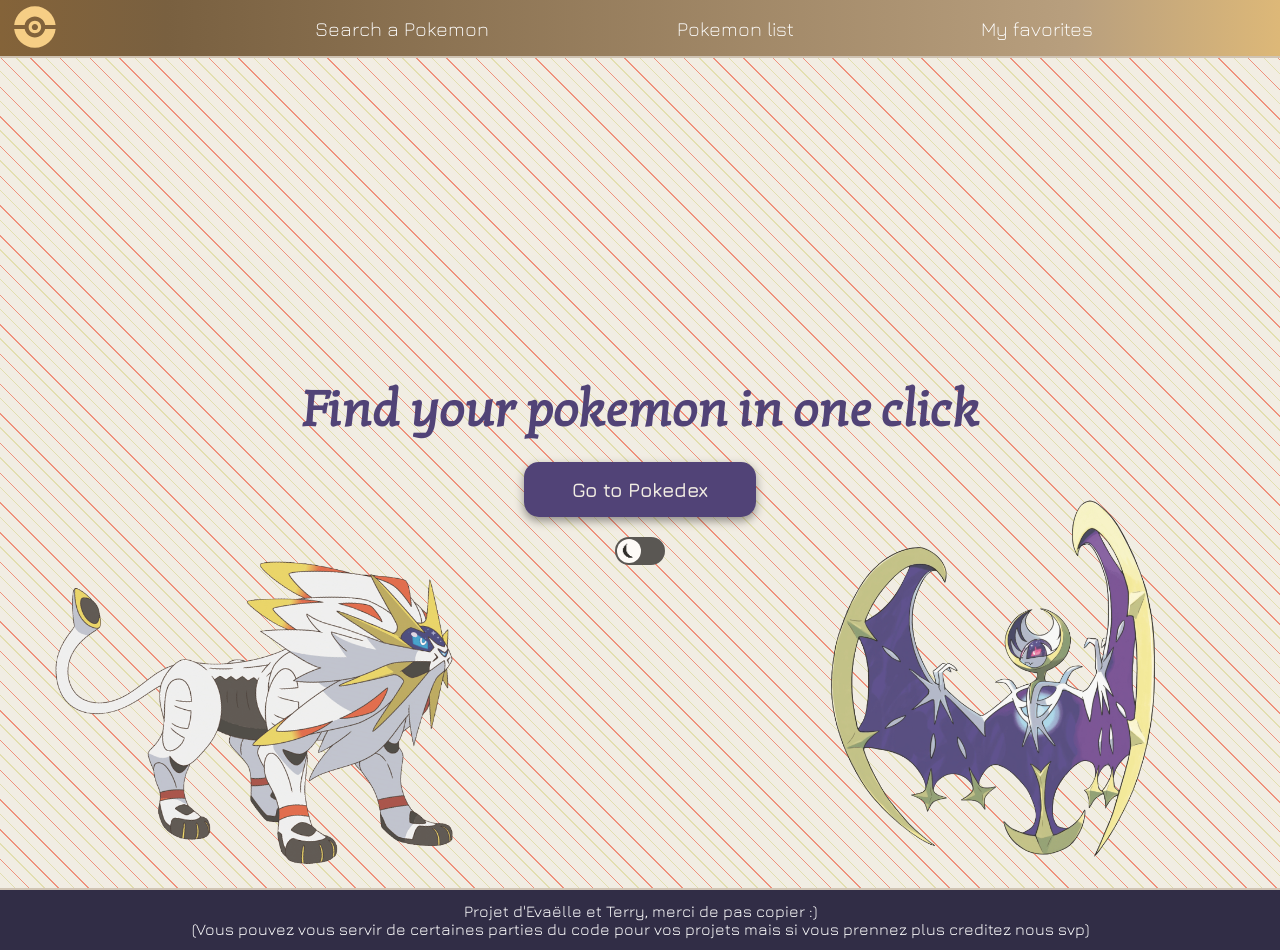
==== commit 46424315: "add: index goTo.js" ====
--- a/index.html
+++ b/index.html
@@ -5,7 +5,7 @@
     <meta name="viewport" content="width=device-width, initial-scale=1.0">
     <link rel="icon" type="image/x-icon" href="soucres/favicon.svg">
     <title>Acceuil</title>
-    <script src="selection.js" defer></script>
+    <script src="goTo.js" defer></script>
     <script src="darkmode.js" defer></script>
     <link href="style.css" rel="stylesheet">
 </head>
@@ -23,9 +23,9 @@
             </svg>
         </a>
         <nav class="bandeau">
-            <a href="pokedex/" > Search a Pokemon </a>
-            <a href=""> Pokemon list </a>
-            <a href=""> My favorites </a>
+            <h2 class="nav-title" id="goToSearchButton"> Search a Pokemon </h2>
+            <h2 class="nav-title" id="goToListButton"> Pokemon list </h2>
+            <h2 class="nav-title" id="goToFavButton"> My favorites </h2>
         </nav>
     </header>
     <main id="indexMain">
--- a/style.css
+++ b/style.css
@@ -166,7 +166,6 @@
     background-color: #181235;
     background-image: radial-gradient(circle, #564b6a .5px, transparent .5px);
     background-size: 15px 15px;
-
 }
 
 #sectionPokemons {
@@ -277,13 +276,18 @@
 }
 
 /*search bar*/
+#searchInput {
+    display: flex;
+    flex-direction: column;
+    align-items: center;
+    position: sticky;
+    top: 60px;
+}
+
 #barreDeRecherche {
     display: flex;
     justify-content: center;
     align-items: center;
-
-    position: sticky;
-    top: 30px;
 
     gap: 10px;
     margin-top: 20px;
@@ -410,6 +414,17 @@
     font-size: 20px;
     font-weight: 100;
     color: #fff;
+
+    transition: transform .1s ease-out;
+}
+
+.nav-title.selected {
+    font-weight: 1000;
+}
+
+.nav-title:hover {
+    cursor: pointer;
+    transform: scaleX(1.1);
 }
 
 /*Test variable*/
